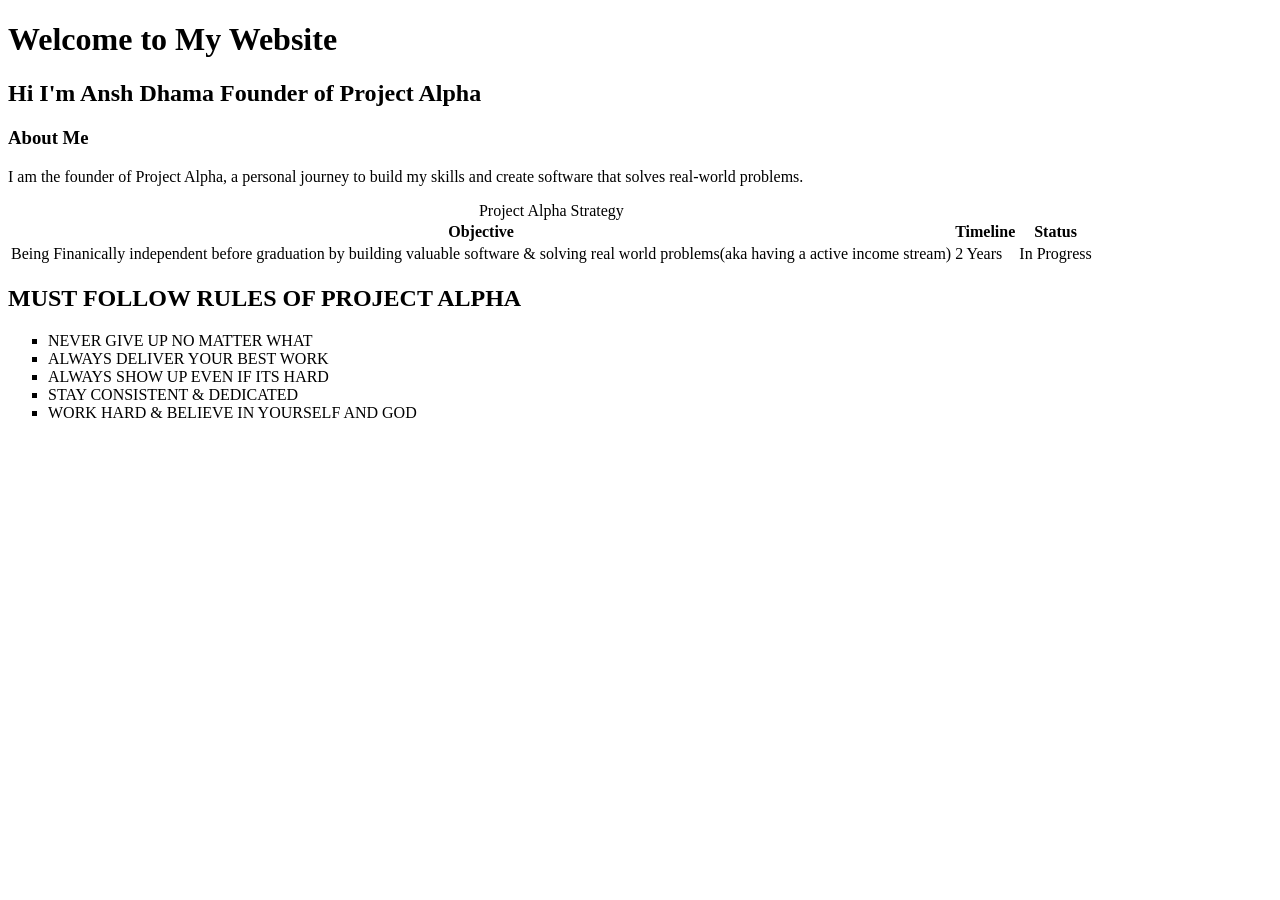
==== index.html @ 23f680c2 "Project Alpha Day 1: HTML foundations and first webpage" ====
<!DOCTYPE html>
<html lang="en">
<head>
    <meta charset="UTF-8">
    <meta name="viewport" content="width=device-width, initial-scale=1.0">
    <title>First Web Page</title>
</head>
<body>
    <header>
        <h1>Welcome to My Website</h1>
        <h2>Hi I'm Ansh Dhama Founder of Project Alpha</h2>
        <h3>About Me</h3>
            <p>
                I am the founder of Project Alpha, a personal journey to build my skills and create software that solves real-world problems.
            </p>
    </header>
    <table>
        <caption>Project Alpha Strategy</caption>
        <tr>
            <th>Objective</th>
            <th>Timeline</th>
            <th>Status</th>
        </tr>
        <tr>
            <td>Being Finanically independent before graduation by building valuable software & solving real world problems(aka having a active income stream)  </td>
            <td>2 Years</td>
            <td>In Progress</td>
        </tr>
    </table>
    <h2>MUST FOLLOW RULES OF PROJECT ALPHA</h2>
    <ul type="square">
        <li>NEVER GIVE UP NO MATTER WHAT</li>
        <li>ALWAYS DELIVER YOUR BEST WORK</li>
        <li>ALWAYS SHOW UP EVEN IF ITS HARD</li>
        <li>STAY CONSISTENT & DEDICATED</li>
        <li>WORK HARD & BELIEVE IN YOURSELF AND GOD</li>
    </ul>
</body>
</html>
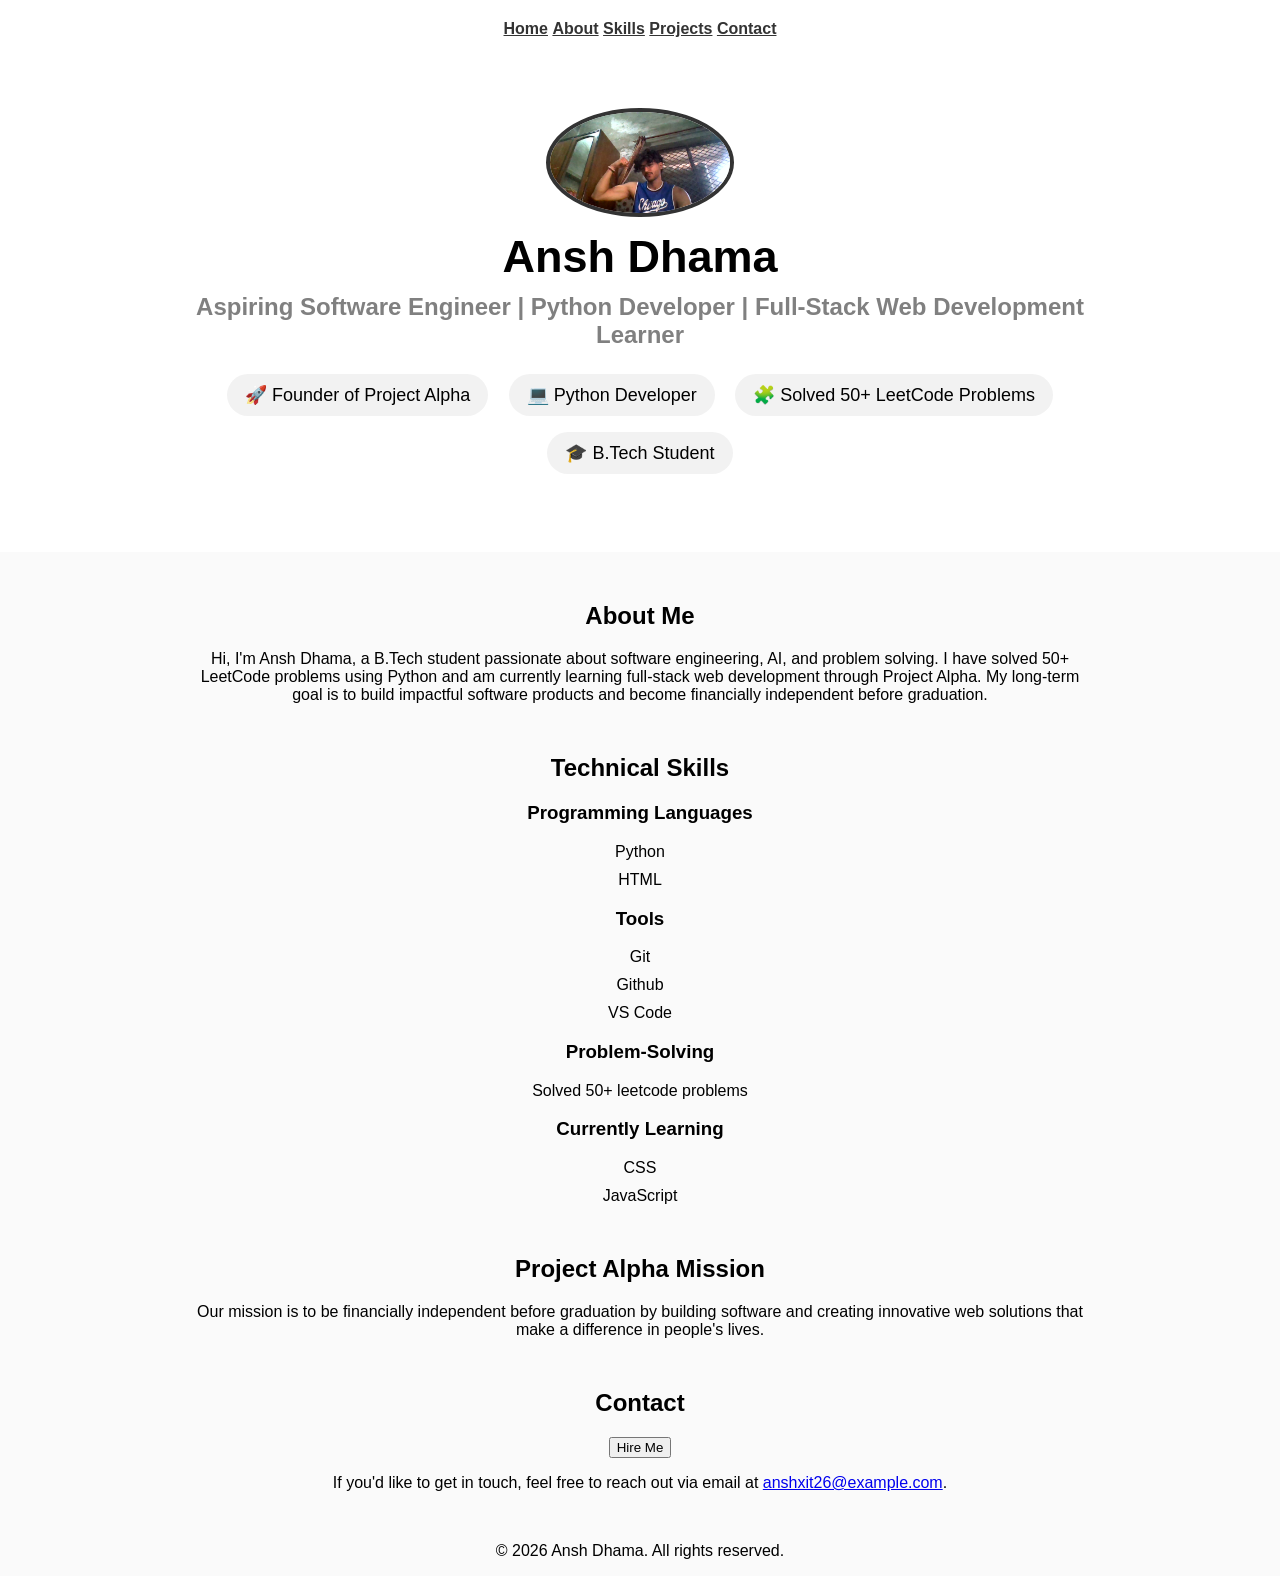
==== commit 93f908db: "Day 2: Build hero section and improve portfolio layout" ====
--- a/index.html
+++ b/index.html
@@ -3,37 +3,76 @@
 <head>
     <meta charset="UTF-8">
     <meta name="viewport" content="width=device-width, initial-scale=1.0">
-    <title>First Web Page</title>
+    <title>My Portfolio</title>
+    <link rel="stylesheet" href="style.css">
 </head>
 <body>
     <header>
-        <h1>Welcome to My Website</h1>
-        <h2>Hi I'm Ansh Dhama Founder of Project Alpha</h2>
-        <h3>About Me</h3>
-            <p>
-                I am the founder of Project Alpha, a personal journey to build my skills and create software that solves real-world problems.
-            </p>
+       <nav>
+        <a href="#">Home</a>
+        <a href="#">About</a>
+        <a href="#">Skills</a>
+        <a href="#">Projects</a>
+        <a href="#">Contact</a>
+       </nav>
     </header>
-    <table>
-        <caption>Project Alpha Strategy</caption>
-        <tr>
-            <th>Objective</th>
-            <th>Timeline</th>
-            <th>Status</th>
-        </tr>
-        <tr>
-            <td>Being Finanically independent before graduation by building valuable software & solving real world problems(aka having a active income stream)  </td>
-            <td>2 Years</td>
-            <td>In Progress</td>
-        </tr>
-    </table>
-    <h2>MUST FOLLOW RULES OF PROJECT ALPHA</h2>
-    <ul type="square">
-        <li>NEVER GIVE UP NO MATTER WHAT</li>
-        <li>ALWAYS DELIVER YOUR BEST WORK</li>
-        <li>ALWAYS SHOW UP EVEN IF ITS HARD</li>
-        <li>STAY CONSISTENT & DEDICATED</li>
-        <li>WORK HARD & BELIEVE IN YOURSELF AND GOD</li>
-    </ul>
+    <nav>
+        <section class="hero">
+
+        <img src="WIN_20260623_10_33_48_Pro.jpg" alt="Profile Picture">
+
+        <h1>Ansh Dhama</h1>
+
+        <h3>
+          Aspiring Software Engineer |
+          Python Developer |
+          Full-Stack Web Development Learner
+        </h3>
+
+        <div class="badges">
+            <span>🚀 Founder of Project Alpha</span>
+            <span>💻 Python Developer</span>
+            <span>🧩 Solved 50+ LeetCode Problems</span>
+            <span>🎓 B.Tech Student</span>
+        </div>
+        </section>
+    </nav>
+    <section>
+        <h2>About Me</h2>
+        <p>Hi, I'm Ansh Dhama, a B.Tech student passionate about software engineering, AI, and problem solving. I have solved 50+ LeetCode problems using Python and am currently learning full-stack web development through Project Alpha. My long-term goal is to build impactful software products and become financially independent before graduation.</p>
+    </section>
+    <section>
+        <h2>Technical Skills</h2>
+        <ul>
+            <h3>Programming Languages</h3>
+            <li>Python</li>
+            <li>HTML</li>
+
+            <h3>Tools</h3>
+            <li>Git</li>
+            <li>Github</li>
+            <li>VS Code</li>
+
+            <h3>Problem-Solving</h3>
+            <li>Solved 50+ leetcode problems</li>
+
+            <h3>Currently Learning</h3>
+            <li>CSS</li>
+            <li>JavaScript</li>
+            
+        </ul>
+    </section>
+    <section>
+        <h2>Project Alpha Mission</h2>
+        <p>Our mission is to be financially independent before graduation by building software and creating innovative web solutions that make a difference in people's lives.</p>
+    </section>
+    <section>
+        <h2>Contact</h2>
+        <button>Hire Me</button>
+        <p>If you'd like to get in touch, feel free to reach out via email at <a href="mailto:anshxit26@example.com">anshxit26@example.com</a>.</p>
+    </section>
+    <footer>
+        <p>&copy; 2026 Ansh Dhama. All rights reserved.</p>
+    </footer>
 </body>
 </html>
--- a/style.css
+++ b/style.css
@@ -0,0 +1,85 @@
+body{
+    font-family: Arial, sans-serif;
+    text-align: center;
+    margin: 0;
+    background: #fafafa;
+}
+
+section{
+    width: 80%;
+    max-width: 900px;
+    margin: 50px auto;
+}
+
+#About{
+    margin-top: 40px;
+}
+
+nav{
+    padding:20px;
+    position: sticky;
+    top: 0;
+    background: white;
+}
+
+nav a{
+    color:#333;
+    font-weight:600;
+}
+
+nav a:hover{
+    color:#0077ff;
+}
+
+ul{
+    list-style: none;
+    padding: 0;
+}
+
+li{
+    margin:10px 0;
+}
+
+.hero{
+    margin-top:30px;
+}
+
+.badges{
+    margin-top:17px;
+}
+
+.badges span{
+    display:inline-block;
+    margin:8px;
+    padding:10px 18px;
+    background:#f2f2f2;
+    border-radius:25px;
+    font-size:18px;
+    transition:.3s;
+}
+
+.badges span:hover{
+    transform:translateY(-4px);
+}
+
+.hero img{
+    width:180px;
+    border-radius:50%;
+    border:4px solid #333;
+}
+
+.hero h1{
+    font-size:45px;
+    margin:10px 0;
+}
+
+.hero h3{
+    font-size:24px;
+    color:gray;
+    margin: 8px 0;
+}
+
+.hero p{
+    font-size:20px;
+    margin: 8px 0;
+}
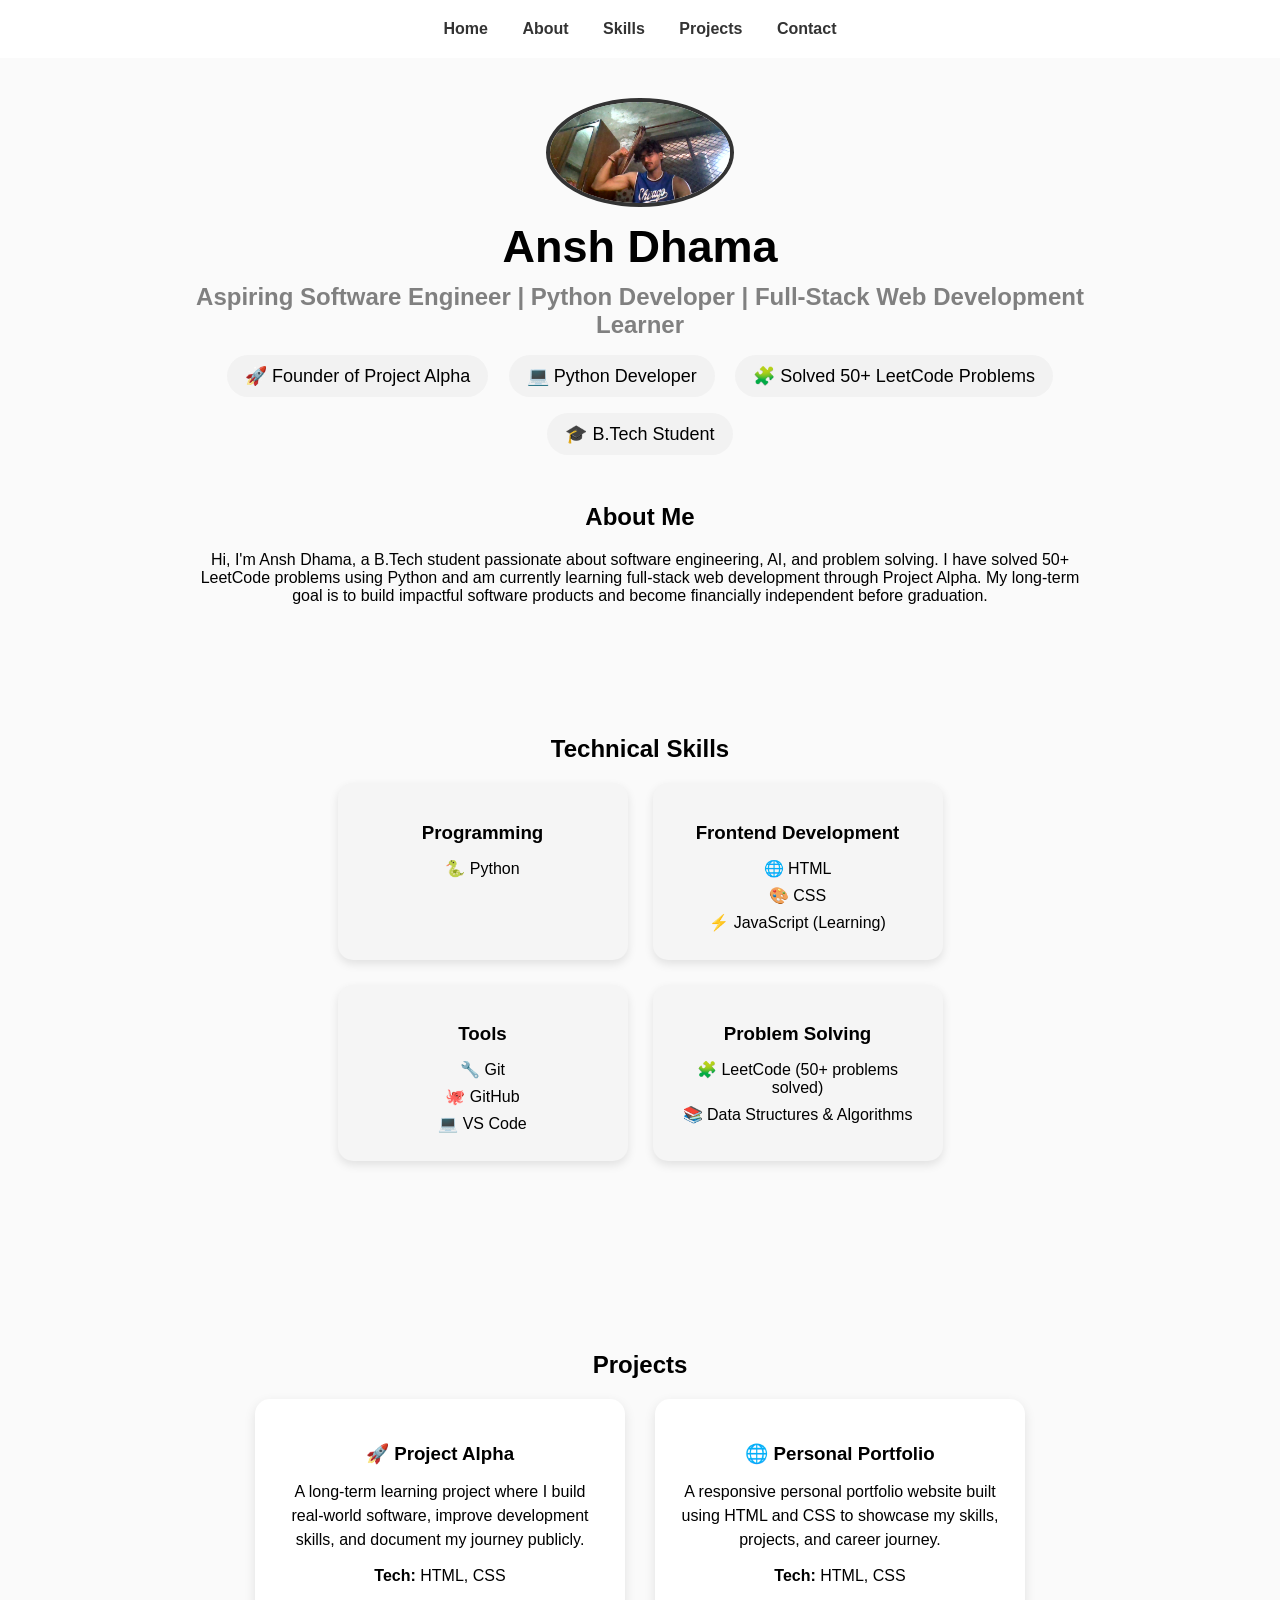
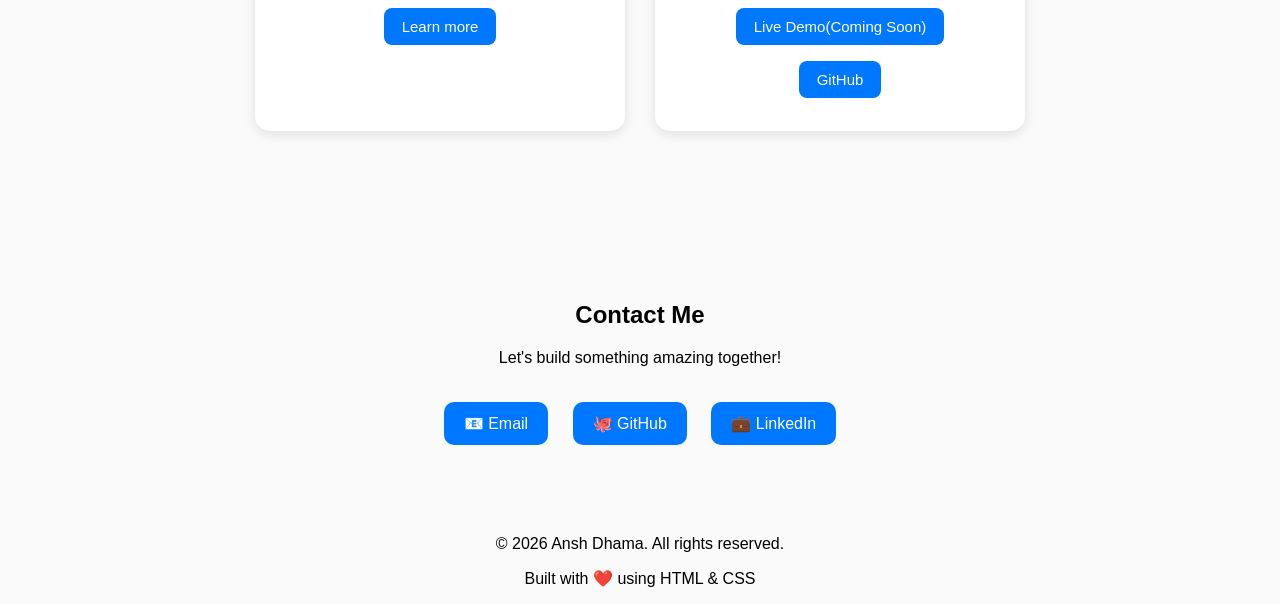
==== commit c38d7632: "Day 3: Complete portfolio structure" ====
--- a/index.html
+++ b/index.html
@@ -16,19 +16,18 @@
         <a href="#">Contact</a>
        </nav>
     </header>
-    <nav>
+        
         <section class="hero">
-
         <img src="WIN_20260623_10_33_48_Pro.jpg" alt="Profile Picture">
-
+       
         <h1>Ansh Dhama</h1>
-
+        
         <h3>
           Aspiring Software Engineer |
           Python Developer |
           Full-Stack Web Development Learner
         </h3>
-
+       
         <div class="badges">
             <span>🚀 Founder of Project Alpha</span>
             <span>💻 Python Developer</span>
@@ -36,43 +35,83 @@
             <span>🎓 B.Tech Student</span>
         </div>
         </section>
-    </nav>
     <section>
         <h2>About Me</h2>
         <p>Hi, I'm Ansh Dhama, a B.Tech student passionate about software engineering, AI, and problem solving. I have solved 50+ LeetCode problems using Python and am currently learning full-stack web development through Project Alpha. My long-term goal is to build impactful software products and become financially independent before graduation.</p>
     </section>
-    <section>
+    <section id="skills">
         <h2>Technical Skills</h2>
-        <ul>
-            <h3>Programming Languages</h3>
-            <li>Python</li>
-            <li>HTML</li>
+        <div class="skills-container">
+            <div class="skill-card">
+                <h3>Programming</h3>
+                <p>🐍 Python</p>
+            </div>
 
-            <h3>Tools</h3>
-            <li>Git</li>
-            <li>Github</li>
-            <li>VS Code</li>
+            <div class="skill-card">
+                <h3>Frontend Development</h3>
+                <p>🌐 HTML</p>
+                <p>🎨 CSS</p>
+                <p>⚡ JavaScript (Learning)</p>
+            </div>
 
-            <h3>Problem-Solving</h3>
-            <li>Solved 50+ leetcode problems</li>
+            <div class="skill-card">
+                <h3>Tools</h3>
+                <p>🔧 Git</p>
+                <p>🐙 GitHub</p>
+                <p>💻 VS Code</p>
+            </div>
 
-            <h3>Currently Learning</h3>
-            <li>CSS</li>
-            <li>JavaScript</li>
-            
-        </ul>
+            <div class="skill-card">
+                <h3>Problem Solving</h3>
+                <p>🧩 LeetCode (50+ problems solved)</p>
+                <p>📚 Data Structures & Algorithms</p>
+            </div>
+        </div>
     </section>
-    <section>
-        <h2>Project Alpha Mission</h2>
-        <p>Our mission is to be financially independent before graduation by building software and creating innovative web solutions that make a difference in people's lives.</p>
+    <section id="projects">
+        <h2>Projects</h2>
+        <div class="projects-container">
+            <div class="project-card">
+                <h3>🚀 Project Alpha</h3>
+                <p>  A long-term learning project where I build real-world
+                software, improve development skills, and document my
+                journey publicly.</p>
+                <p><strong>Tech:</strong> HTML, CSS</p>
+
+                <button>Learn more</button>
+                
+            </div>
+
+            <div class="project-card">
+                <h3>🌐 Personal Portfolio</h3>
+                <p> A responsive personal portfolio website built using
+                HTML and CSS to showcase my skills, projects, and career
+                journey.</p>
+                <p><strong>Tech:</strong> HTML, CSS</p>
+                <a href="#" target="_blank">
+               <button>Live Demo(Coming Soon)</button>
+               </a>
+                <a href="https://github.com/anshxit/Project-Alpha" target="_blank">
+                    <button>GitHub</button>
+                </a>
+            </div>
+        </div>
     </section>
-    <section>
-        <h2>Contact</h2>
-        <button>Hire Me</button>
-        <p>If you'd like to get in touch, feel free to reach out via email at <a href="mailto:anshxit26@example.com">anshxit26@example.com</a>.</p>
+    <section id="contact">
+       <section id="contact">
+        <h2>Contact Me</h2>
+        <p>Let's build something amazing together!</p>
+
+        <div class="contact-links">
+          <a href="mailto:anshxit26@example.com">📧 Email</a>
+          <a href="https://github.com/anshxit" target="_blank">🐙 GitHub</a>
+          <a href="https://www.linkedin.com/in/ansh-dhama-97081a360?utm_source=share_via&utm_content=profile&utm_medium=member_ios">💼 LinkedIn</a>
+        </div>
+    </section>
     </section>
     <footer>
         <p>&copy; 2026 Ansh Dhama. All rights reserved.</p>
+        <p>Built with ❤️ using HTML & CSS</p>
     </footer>
 </body>
 </html>
--- a/style.css
+++ b/style.css
@@ -6,13 +6,14 @@
 }
 
 section{
-    width: 80%;
-    max-width: 900px;
-    margin: 50px auto;
+    width:90%;
+    max-width:900px;
+    margin:30px auto;
 }
 
 #About{
     margin-top: 40px;
+    margin: 50px auto;
 }
 
 nav{
@@ -23,6 +24,8 @@
 }
 
 nav a{
+    margin:0 15px;
+    text-decoration:none;
     color:#333;
     font-weight:600;
 }
@@ -31,21 +34,12 @@
     color:#0077ff;
 }
 
-ul{
-    list-style: none;
-    padding: 0;
-}
-
-li{
-    margin:10px 0;
-}
-
 .hero{
-    margin-top:30px;
+    padding: 10px;
 }
 
 .badges{
-    margin-top:17px;
+    margin-top: 10px 0;
 }
 
 .badges span{
@@ -82,4 +76,113 @@
 .hero p{
     font-size:20px;
     margin: 8px 0;
+}
+
+#skills{
+    text-align:center;
+    padding:60px 20px;
+    margin: 50px auto;
+}
+
+.skills-container{
+    display:flex;
+    justify-content:center;
+    flex-wrap:wrap;
+    gap:25px;
+}
+
+.skill-card{
+    width:250px;
+    padding:20px;
+    border-radius:15px;
+    background:#f5f5f5;
+    box-shadow:0 4px 10px rgba(0,0,0,0.1);
+}
+
+.skill-card:hover{
+     transform:translateY(-6px);
+}
+
+.skill-card h3{
+    margin-bottom:15px;
+}
+
+.skill-card p{
+    margin:8px 0;
+}
+
+#projects{
+    text-align:center;
+    padding:60px 20px;
+    margin: 40px auto;
+}
+
+.projects-container{
+    display:flex;
+    justify-content:center;
+    flex-wrap:wrap;
+    gap:30px;
+}
+
+.project-card{
+    width:320px;
+    padding:25px;
+    border-radius:15px;
+    background:white;
+    box-shadow:0 4px 12px rgba(0,0,0,.1);
+    transition:.3s;
+}
+
+.project-card:hover{
+    transform:translateY(-6px);
+}
+
+.project-card h3{
+    margin-bottom:15px;
+}
+
+.project-card p{
+    margin:12px 0;
+    line-height:1.5;
+}
+
+.project-card button{
+    margin:8px;
+    padding:10px 18px;
+    border:none;
+    border-radius:8px;
+    cursor:pointer;
+    background:#0077ff;
+    color:white;
+    font-size:15px;
+}
+
+.project-card button:hover{
+    background:#005fd1;
+}
+
+#contact{
+    margin:30px auto;
+    text-align:center;
+    padding: 10px 20px;
+}
+
+.contact-links{
+    margin-top:25px;
+}
+
+.contact-links a{
+    display:inline-block;
+    text-decoration:none;
+    color:white;
+    background:#0077ff;
+    padding:12px 20px;
+    margin:10px;
+    border-radius:10px;
+    transition:.3s;
+}
+
+.contact-links a:hover{
+    background:#005fd1;
+    transform:translateY(-3px);
 }
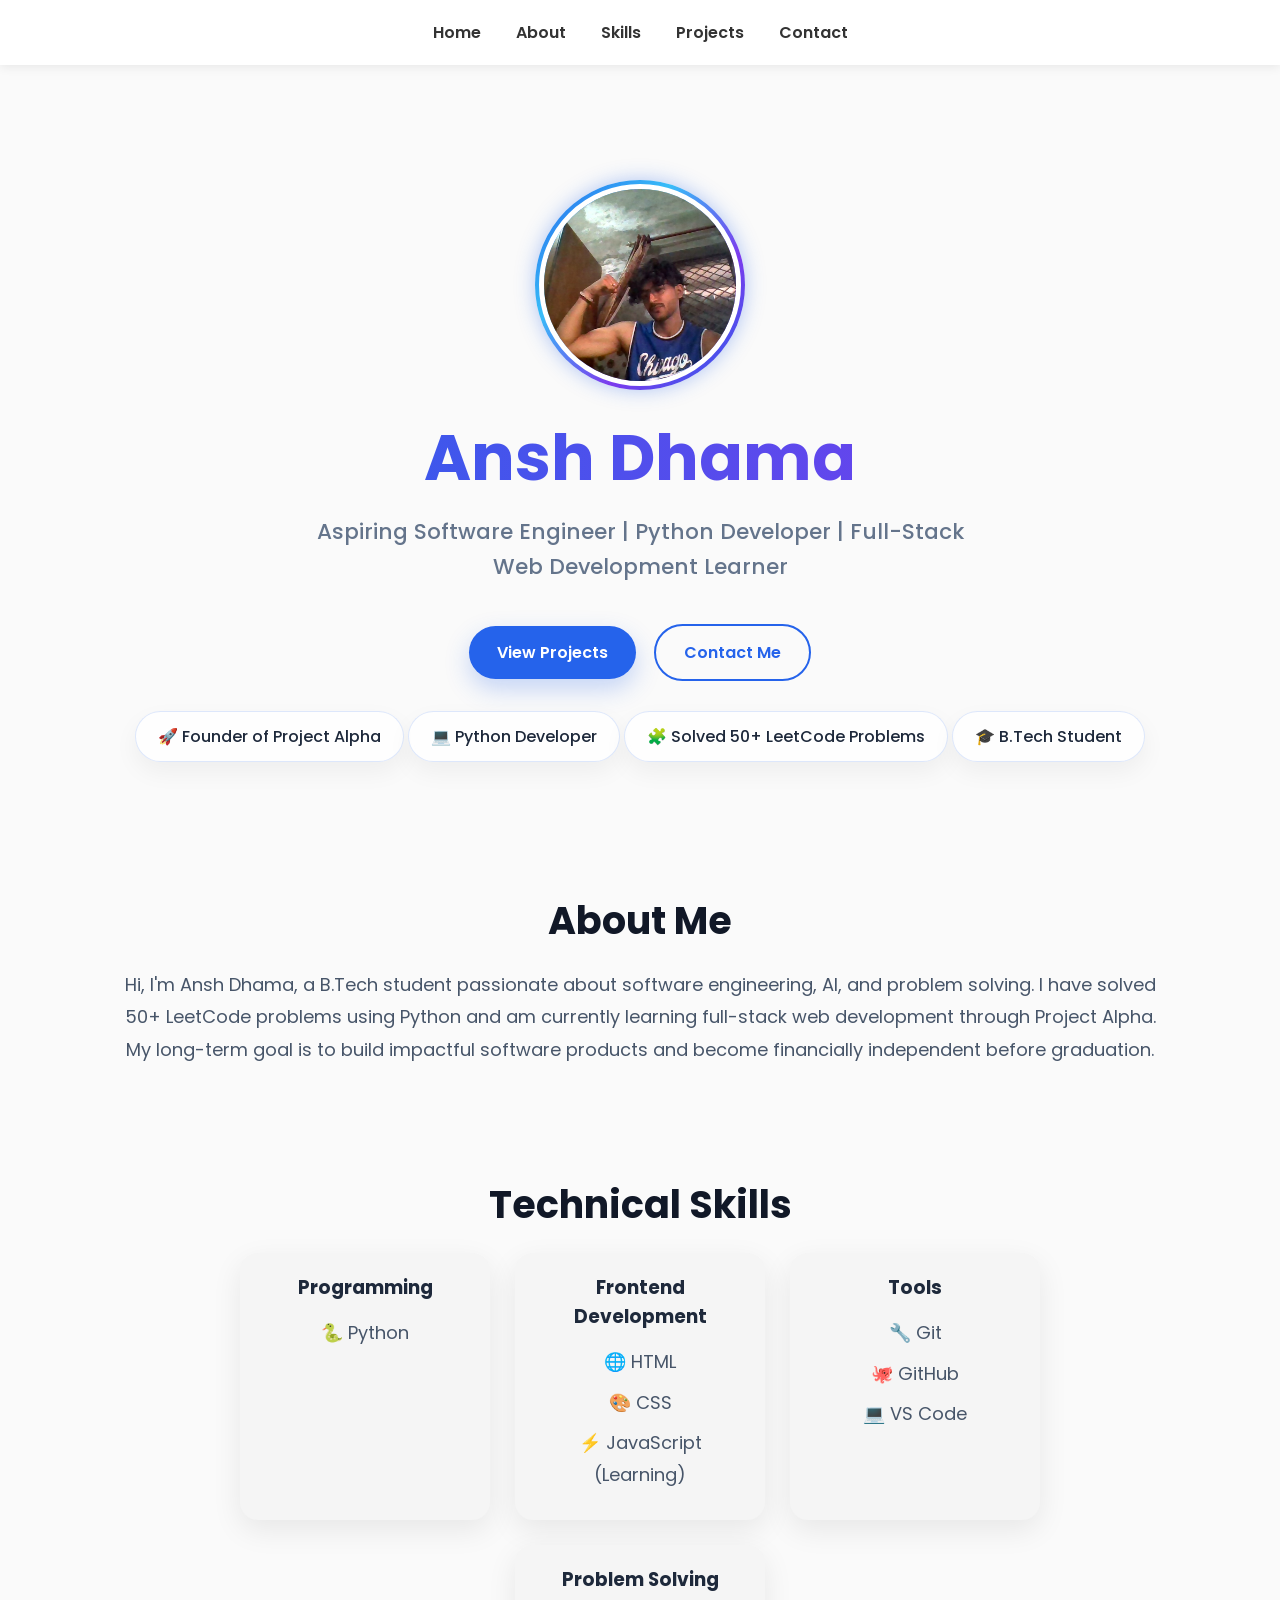
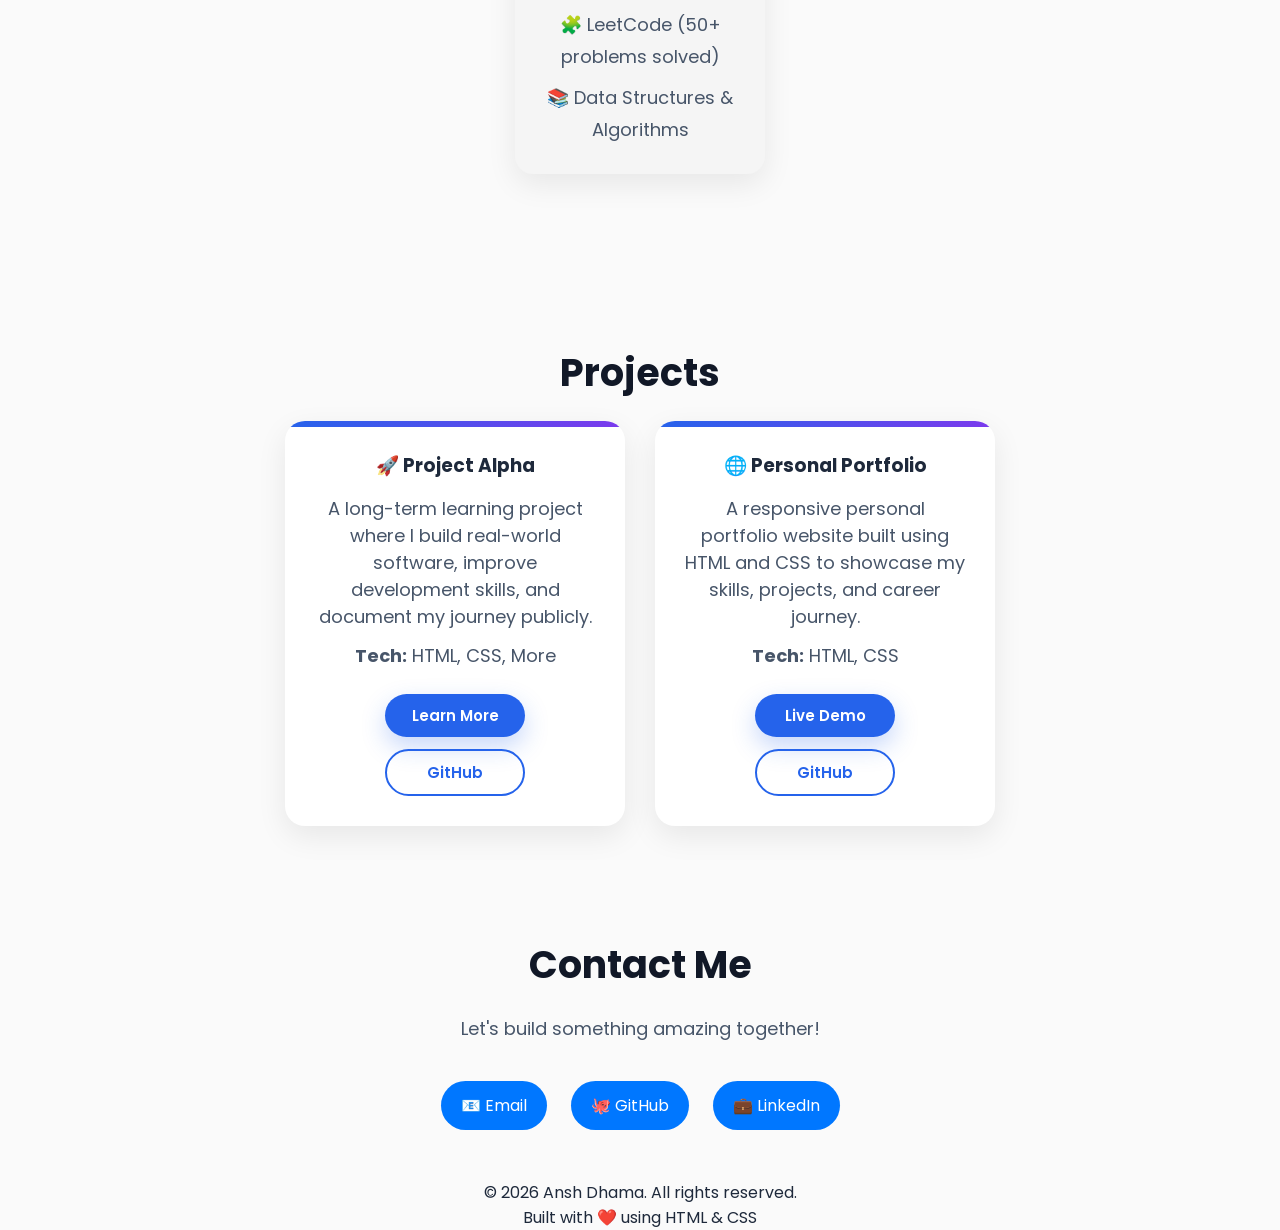
==== commit 3d253d05: "Day 4: Responsive design and portfolio enhancement" ====
--- a/index.html
+++ b/index.html
@@ -5,20 +5,29 @@
     <meta name="viewport" content="width=device-width, initial-scale=1.0">
     <title>My Portfolio</title>
     <link rel="stylesheet" href="style.css">
+    <link rel="preconnect" href="https://fonts.googleapis.com">
+    <link rel="preconnect" href="https://fonts.gstatic.com" crossorigin>
+    <link href="https://fonts.googleapis.com/css2?family=Poppins:wght@300;400;500;600;700&display=swap" rel="stylesheet">
 </head>
 <body>
     <header>
        <nav>
-        <a href="#">Home</a>
-        <a href="#">About</a>
-        <a href="#">Skills</a>
-        <a href="#">Projects</a>
-        <a href="#">Contact</a>
+        <a href="#home">Home</a>
+        <a href="#about">About</a>
+        <a href="#skills">Skills</a>
+        <a href="#projects">Projects</a>
+        <a href="#contact">Contact</a>
        </nav>
     </header>
         
-        <section class="hero">
-        <img src="WIN_20260623_10_33_48_Pro.jpg" alt="Profile Picture">
+    <section class="hero" id="home">
+        
+        <div class="profile-picture">
+          <div class="profile-ring"></div>
+
+          <img src="WIN_20260623_10_33_48_Pro.jpg"
+             alt="Ansh Dhama">
+        </div>
        
         <h1>Ansh Dhama</h1>
         
@@ -27,6 +36,11 @@
           Python Developer |
           Full-Stack Web Development Learner
         </h3>
+
+        <div class="hero-buttons">
+           <a href="#projects" class="btn-primary">View Projects</a>
+           <a href="#contact" class="btn-secondary">Contact Me</a>
+        </div>
        
         <div class="badges">
             <span>🚀 Founder of Project Alpha</span>
@@ -34,8 +48,8 @@
             <span>🧩 Solved 50+ LeetCode Problems</span>
             <span>🎓 B.Tech Student</span>
         </div>
-        </section>
-    <section>
+    </section>
+    <section id="about">
         <h2>About Me</h2>
         <p>Hi, I'm Ansh Dhama, a B.Tech student passionate about software engineering, AI, and problem solving. I have solved 50+ LeetCode problems using Python and am currently learning full-stack web development through Project Alpha. My long-term goal is to build impactful software products and become financially independent before graduation.</p>
     </section>
@@ -76,10 +90,13 @@
                 <p>  A long-term learning project where I build real-world
                 software, improve development skills, and document my
                 journey publicly.</p>
-                <p><strong>Tech:</strong> HTML, CSS</p>
-
-                <button>Learn more</button>
-                
+                <p><strong>Tech:</strong> HTML, CSS, More</p>
+                <div class="project-buttons">
+                <a href="#" class="btn-primary">Learn More</a>
+                <a href="https://github.com/anshxit/Project-Alpha"class="btn-secondary"target="_blank">
+                    GitHub
+                </a>
+                </div>
             </div>
 
             <div class="project-card">
@@ -88,26 +105,26 @@
                 HTML and CSS to showcase my skills, projects, and career
                 journey.</p>
                 <p><strong>Tech:</strong> HTML, CSS</p>
-                <a href="#" target="_blank">
-               <button>Live Demo(Coming Soon)</button>
-               </a>
-                <a href="https://github.com/anshxit/Project-Alpha" target="_blank">
-                    <button>GitHub</button>
+                <div class="project-buttons">
+                <a href="#" class="btn-primary">
+                    Live Demo
                 </a>
+                <a href="https://github.com/anshxit/Project-Alpha"class="btn-secondary"target="_blank">
+                    GitHub
+                </a>
+                </div>
             </div>
         </div>
     </section>
     <section id="contact">
-       <section id="contact">
         <h2>Contact Me</h2>
         <p>Let's build something amazing together!</p>
 
         <div class="contact-links">
-          <a href="mailto:anshxit26@example.com">📧 Email</a>
+          <a href="https://mail.google.com/mail/?view=cm&fs=1&to=anshxit26@gmail.com" target="_blank">📧 Email</a>
           <a href="https://github.com/anshxit" target="_blank">🐙 GitHub</a>
-          <a href="https://www.linkedin.com/in/ansh-dhama-97081a360?utm_source=share_via&utm_content=profile&utm_medium=member_ios">💼 LinkedIn</a>
+          <a href="https://www.linkedin.com/in/ansh-dhama-97081a360?utm_source=share_via&utm_content=profile&utm_medium=member_ios" rel="noopener noreferrer" target="_blank">💼 LinkedIn</a>
         </div>
-    </section>
     </section>
     <footer>
         <p>&copy; 2026 Ansh Dhama. All rights reserved.</p>
--- a/style.css
+++ b/style.css
@@ -1,76 +1,230 @@
+*{
+    margin:0;
+    padding:0;
+    box-sizing:border-box;
+}
+
+html{
+    scroll-behavior:smooth;
+}
+
 body{
-    font-family: Arial, sans-serif;
+    font-family: 'Poppins', sans-serif;
     text-align: center;
     margin: 0;
     background: #fafafa;
+    color:#1e293b;
+    padding-top: 80px;
+    overflow-x:hidden;
+}
+
+img{
+    max-width:100%;
 }
 
 section{
-    width:90%;
-    max-width:900px;
+    max-width:1100px;
     margin:30px auto;
-}
-
-#About{
-    margin-top: 40px;
+    padding:0 20px;
+}
+
+#about{
     margin: 50px auto;
 }
 
 nav{
-    padding:20px;
-    position: sticky;
+    position: fixed;
     top: 0;
+    left: 0;
+    width: 100%;
     background: white;
+    padding: 20px 0;
+    display: flex;
+    justify-content: center;
+    gap: 35px;
+    box-shadow: 0 2px 10px rgba(0,0,0,.08);
+    z-index: 1000;
 }
 
 nav a{
-    margin:0 15px;
+    margin:0;
     text-decoration:none;
     color:#333;
     font-weight:600;
+    transition:.3s;
 }
 
 nav a:hover{
     color:#0077ff;
 }
 
+.profile-picture{
+
+    position:relative;
+    transition:transform .35s ease;
+    width:210px;
+    height:210px;
+    margin:auto;
+
+}
+
+.profile-ring{
+    position:absolute;
+    inset:0;
+    border-radius:50%;
+    background: linear-gradient(
+        135deg,
+        #2563eb,
+        #38bdf8,
+        #7c3aed,
+        #2563eb
+    );
+    animation:spin 8s linear infinite;
+    box-shadow: 0 0 20px rgba(37,99,235,.35);
+}
+
+.profile-picture img{
+
+    position:absolute;
+
+    top:4px;
+    left:4px;
+
+    width:202px;
+    height:202px;
+
+    border-radius:50%;
+
+    object-fit:cover;
+
+    border:5px solid white;
+
+    z-index:2;
+
+}
+
+.profile-picture:hover{
+    transform:scale(1.05);
+}
+
+section h2{
+    font-size:38px;
+    margin-bottom:20px;
+    color:#111827;
+}
+
+section p{
+    font-size:18px;
+    line-height:1.8;
+    color:#475569;
+}
+
 .hero{
-    padding: 10px;
+    padding: 70px 20px;
+    animation:fadeUp 1s ease;
 }
 
 .badges{
-    margin-top: 10px 0;
+    margin: 10px 0;
 }
 
 .badges span{
-    display:inline-block;
-    margin:8px;
-    padding:10px 18px;
-    background:#f2f2f2;
-    border-radius:25px;
-    font-size:18px;
-    transition:.3s;
+    display:inline-flex;
+    align-items:center;
+    gap:8px;
+    cursor:default;
+    padding:12px 22px;
+
+    border-radius:30px;
+
+    background:rgba(255,255,255,.75);
+
+    backdrop-filter:blur(10px);
+
+    border:1px solid rgba(37,99,235,.15);
+
+    box-shadow:
+        0 10px 25px rgba(0,0,0,.05);
+
+    transition:.35s ease;
+
+    font-weight:500;
 }
 
 .badges span:hover{
+    transform: translateY(-6px) scale(1.04);
+
+    box-shadow:
+    0 15px 35px rgba(37,99,235,.18);
+}
+
+.hero-buttons{
+    margin:40px 0 30px;
+    display:flex;
+    justify-content:center;
+    align-items:center;
+    gap:18px;
+    flex-wrap:wrap;
+}
+
+.btn-primary{
+    text-decoration:none;
+    background:#2563eb;
+    color:white;
+    padding:14px 28px;
+    border-radius:30px;
+    font-weight:600;
+    transition:.3s ease;
+    box-shadow:0 10px 25px rgba(37,99,235,.25);
+    cursor:pointer;
+}
+
+.btn-primary:hover{
     transform:translateY(-4px);
-}
-
-.hero img{
-    width:180px;
-    border-radius:50%;
-    border:4px solid #333;
+    background:#1d4ed8;
+    box-shadow:0 15px 35px rgba(37,99,235,.35);
+}
+
+.btn-secondary{
+    text-decoration:none;
+    cursor:pointer;
+    color:#2563eb;
+    padding:14px 28px;
+    border-radius:30px;
+    border:2px solid #2563eb;
+    transition:.3s ease;
+    font-weight:600;
+}
+
+.btn-secondary:hover{
+    background:#2563eb;
+    color:white;
+    transform:translateY(-4px);
 }
 
 .hero h1{
-    font-size:45px;
-    margin:10px 0;
+    font-size: clamp(2.8rem,6vw,4rem);
+    font-weight:700;
+    margin:20px 0 10px;
+
+    background:linear-gradient(
+        90deg,
+        #2563eb,
+        #7c3aed
+    );
+
+    -webkit-background-clip:text;
+    -webkit-text-fill-color:transparent;
+    background-clip:text;
 }
 
 .hero h3{
-    font-size:24px;
-    color:gray;
-    margin: 8px 0;
+    font-size:1.35rem;
+    color:#64748b;
+    font-weight:500;
+    line-height:1.6;
+    max-width:700px;
+    margin:0 auto 25px;
 }
 
 .hero p{
@@ -92,11 +246,15 @@
 }
 
 .skill-card{
-    width:250px;
+    flex:1 1 250px;
+    max-width:250px;
     padding:20px;
-    border-radius:15px;
+    border-radius:18px;
     background:#f5f5f5;
-    box-shadow:0 4px 10px rgba(0,0,0,0.1);
+    box-shadow:0 10px 30px rgba(0,0,0,0.08);
+    transition:
+        transform .35s ease,
+        box-shadow .35s ease;
 }
 
 .skill-card:hover{
@@ -125,16 +283,44 @@
 }
 
 .project-card{
-    width:320px;
-    padding:25px;
-    border-radius:15px;
+    flex: 1 1 320px;
+    max-width:340px;
+
+    padding:30px;
+    border-radius:20px;
     background:white;
-    box-shadow:0 4px 12px rgba(0,0,0,.1);
-    transition:.3s;
+    box-shadow:0 10px 30px rgba(0,0,0,.08);
+    transition:
+        transform .35s ease,
+        box-shadow .35s ease;
+    position:relative;
+    overflow:hidden;
+}
+
+.project-card::before{
+
+    content:"";
+
+    position:absolute;
+
+    top:0;
+    left:0;
+
+    width:100%;
+    height:6px;
+
+    background:
+    linear-gradient(
+        90deg,
+        #2563eb,
+        #7c3aed
+    );
+
 }
 
 .project-card:hover{
-    transform:translateY(-6px);
+    transform:translateY(-12px);
+    box-shadow:0 20px 45px rgba(37,99,235,.18);
 }
 
 .project-card h3{
@@ -146,19 +332,23 @@
     line-height:1.5;
 }
 
-.project-card button{
-    margin:8px;
-    padding:10px 18px;
-    border:none;
-    border-radius:8px;
-    cursor:pointer;
-    background:#0077ff;
-    color:white;
+.project-buttons .btn-primary ,.project-buttons .btn-secondary{
+    padding:10px 20px;
     font-size:15px;
 }
 
-.project-card button:hover{
-    background:#005fd1;
+.project-buttons a{
+    min-width:140px;
+    text-align:center;
+}
+
+.project-buttons{
+    display:flex;
+    justify-content:center;
+    align-items:center;
+    gap:12px;
+    margin-top:25px;
+    flex-wrap:wrap;
 }
 
 #contact{
@@ -178,11 +368,99 @@
     background:#0077ff;
     padding:12px 20px;
     margin:10px;
-    border-radius:10px;
-    transition:.3s;
+    border-radius:30px;
+    transition:
+    transform .3s ease,
+    background .3s ease;
 }
 
 .contact-links a:hover{
     background:#005fd1;
     transform:translateY(-3px);
+}
+
+@keyframes spin{
+
+    from{
+        transform:rotate(0deg);
+    }
+
+    to{
+        transform:rotate(360deg);
+    }
+
+}
+
+@keyframes fadeUp{
+
+    from{
+
+        opacity:0;
+
+        transform:translateY(30px);
+
+    }
+
+    to{
+
+        opacity:1;
+
+        transform:translateY(0);
+
+    }
+
+}
+
+@media (max-width: 768px){
+    nav{
+       gap:15px;
+       padding:15px 0;
+       flex-wrap:wrap;
+    }
+
+    nav a{
+       font-size:15px;
+    }
+
+    .hero{
+       padding:50px 20px;
+    }
+
+    .hero h1{
+      font-size:2.5rem;
+    }
+
+    .hero h3{
+      font-size:1.1rem;
+    }
+
+    .profile-picture{
+      width:170px;
+      height:170px;
+    }
+
+    .profile-picture img{
+      width:162px;
+      height:162px;
+    }
+
+    .project-card{
+      max-width:100%;
+    }
+
+    .skill-card{
+      max-width:100%;
+      transition:transform .35s ease;
+    }
+
+    .contact-links a{
+      display:block;
+      margin:12px auto;
+      max-width:250px;
+    }
+}
+
+::selection{
+    background:#2563eb;
+    color:white;
 }
